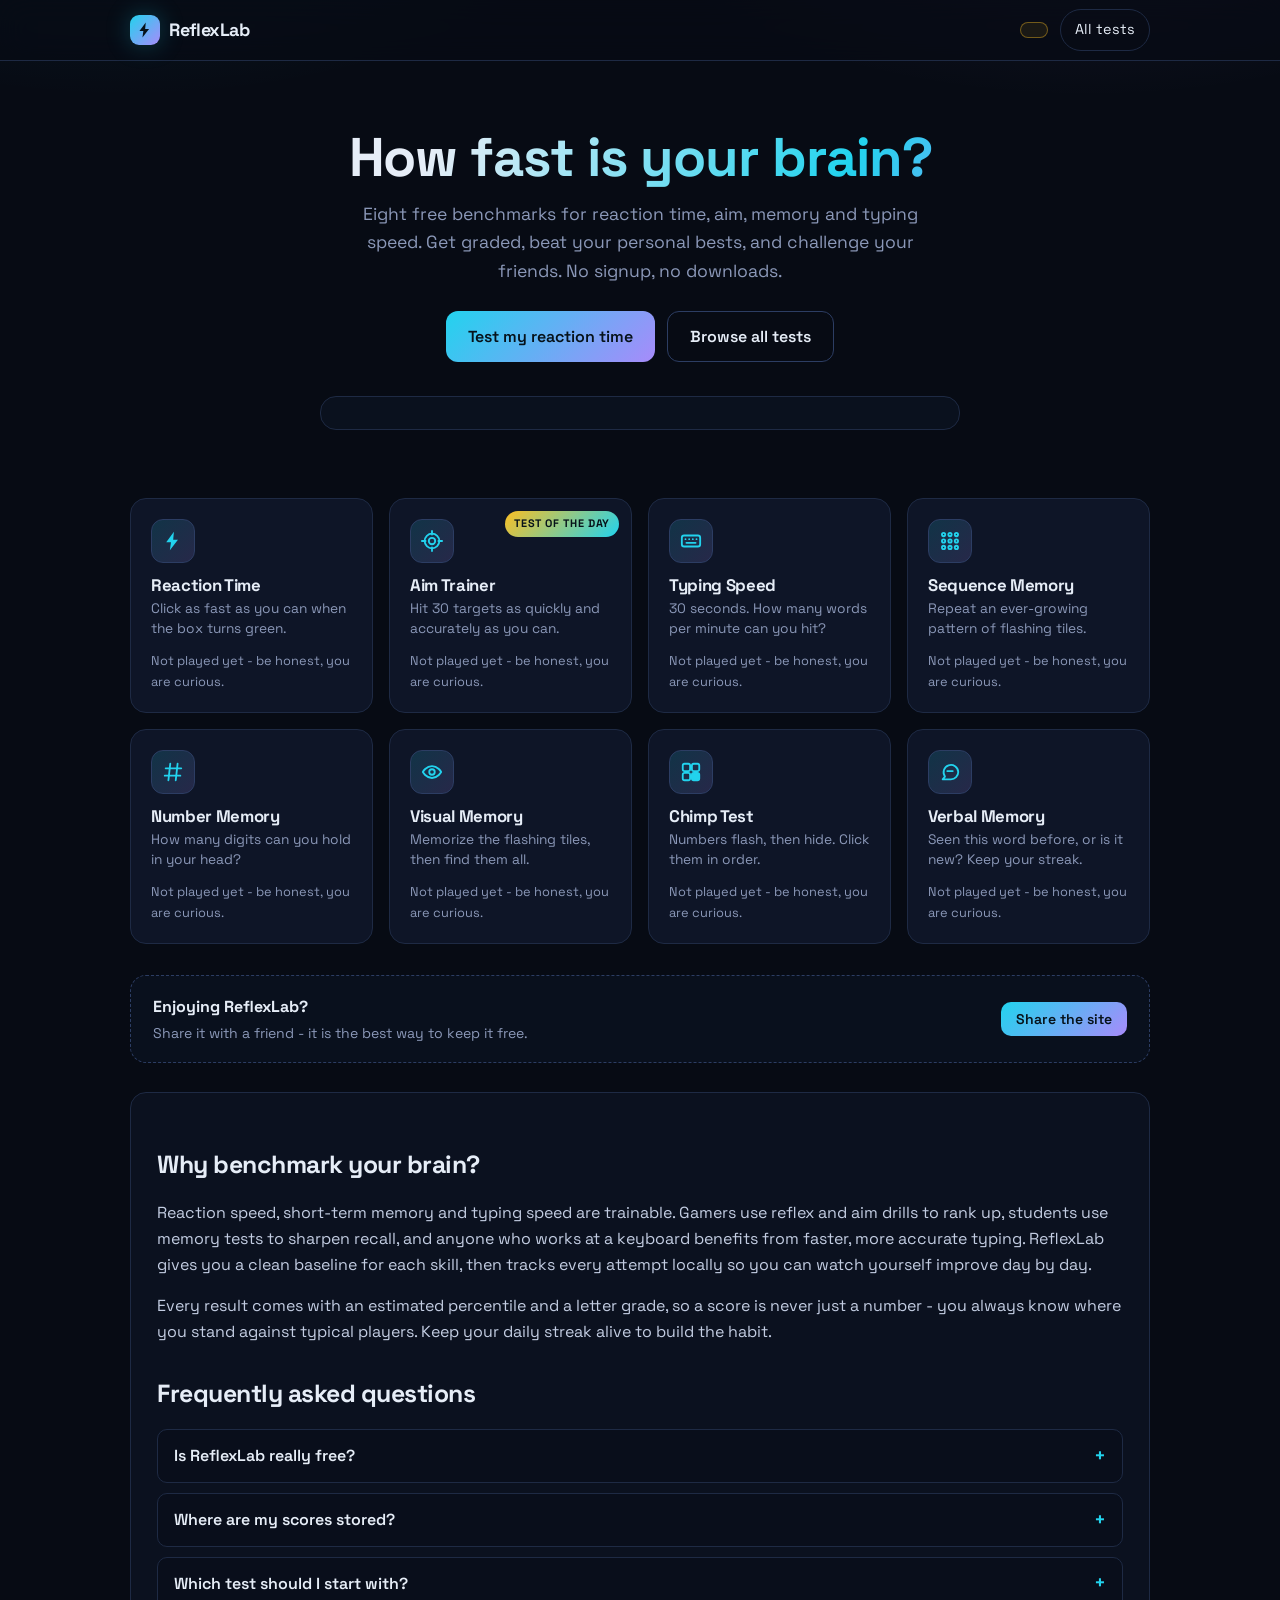
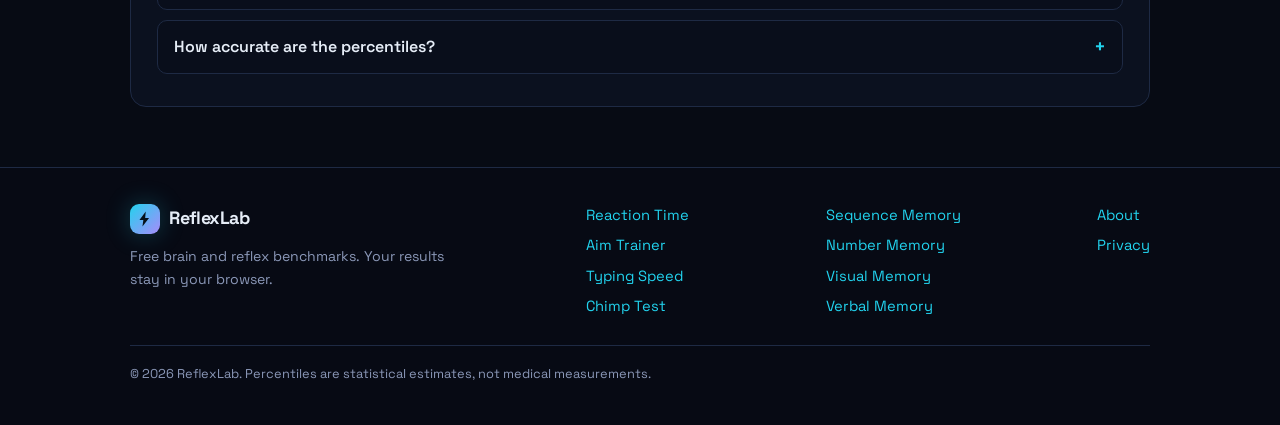
==== index.html @ 56befea8 "Launch ReflexLab: free reaction, memory, and typing benchmarks. Static site with eight tests, local " ====
<!doctype html>
<html lang="en">
<head>
  <meta charset="utf-8">
  <meta name="viewport" content="width=device-width, initial-scale=1">
  <title>ReflexLab - Free Reaction Time, Memory &amp; Typing Speed Tests</title>
  <meta name="description" content="Test your reaction time, aim, memory and typing speed with 8 free brain benchmarks. Get graded, track personal bests, and challenge your friends. No signup.">
  <meta property="og:title" content="ReflexLab - How fast is your brain?">
  <meta property="og:description" content="8 free tests for reaction time, aim, memory and typing speed. Get graded and challenge your friends.">
  <meta property="og:type" content="website">
  <meta property="og:site_name" content="ReflexLab">
  <meta name="twitter:card" content="summary">
  <meta name="theme-color" content="#070b14">
  <link rel="icon" href="data:image/svg+xml,%3Csvg xmlns='http://www.w3.org/2000/svg' viewBox='0 0 24 24'%3E%3Crect width='24' height='24' rx='6' fill='%230b1120'/%3E%3Cpath d='M13 2 4.6 13.4h5.2L8.6 22l8.8-11.4h-5.2L13 2z' fill='%2322d3ee'/%3E%3C/svg%3E">
  <link rel="preconnect" href="https://fonts.googleapis.com">
  <link rel="preconnect" href="https://fonts.gstatic.com" crossorigin>
  <link href="https://fonts.googleapis.com/css2?family=Space+Grotesk:wght@400;500;600;700&amp;display=swap" rel="stylesheet">
  <link rel="stylesheet" href="css/site.css">
  <script type="application/ld+json">
  {
    "@context": "https://schema.org",
    "@type": "WebSite",
    "name": "ReflexLab",
    "description": "Free reaction time, memory, aim and typing speed tests."
  }
  </script>
</head>
<body data-root="">
  <header class="site-header">
    <div class="container header-in">
      <a class="brand" href="./">
        <span class="logo"><svg viewBox="0 0 24 24" width="18" height="18" fill="currentColor" aria-hidden="true"><path d="M13 2 4.6 13.4h5.2L8.6 22l8.8-11.4h-5.2L13 2z"/></svg></span>
        ReflexLab
      </a>
      <nav class="nav">
        <span class="streak-pill" id="streakPill" hidden></span>
        <details class="nav-drop">
          <summary>All tests</summary>
          <div class="menu">
            <a href="reaction-time/">Reaction Time</a>
            <a href="aim-trainer/">Aim Trainer</a>
            <a href="typing-test/">Typing Speed</a>
            <a href="sequence-memory/">Sequence Memory</a>
            <a href="number-memory/">Number Memory</a>
            <a href="visual-memory/">Visual Memory</a>
            <a href="chimp-test/">Chimp Test</a>
            <a href="verbal-memory/">Verbal Memory</a>
          </div>
        </details>
      </nav>
    </div>
  </header>

  <main class="container">
    <section class="hero">
      <h1>How fast is your brain?</h1>
      <p>Eight free benchmarks for reaction time, aim, memory and typing speed. Get graded, beat your personal bests, and challenge your friends. No signup, no downloads.</p>
      <div class="hero-cta">
        <a class="btn" href="reaction-time/">Test my reaction time</a>
        <a class="btn btn-ghost" href="#tests">Browse all tests</a>
      </div>
      <div class="stats-strip" id="statsStrip" hidden></div>
    </section>

    <section id="tests">
      <div class="tests-grid" id="testsGrid"></div>
    </section>

    <div class="ad-slot" data-ad="display"></div>

    <section class="card-soft content">
      <h2>Why benchmark your brain?</h2>
      <p>Reaction speed, short-term memory and typing speed are trainable. Gamers use reflex and aim drills to rank up, students use memory tests to sharpen recall, and anyone who works at a keyboard benefits from faster, more accurate typing. ReflexLab gives you a clean baseline for each skill, then tracks every attempt locally so you can watch yourself improve day by day.</p>
      <p>Every result comes with an estimated percentile and a letter grade, so a score is never just a number - you always know where you stand against typical players. Keep your daily streak alive to build the habit.</p>

      <h2>Frequently asked questions</h2>
      <div class="faq">
        <details>
          <summary>Is ReflexLab really free?</summary>
          <p>Yes. Every test is free, unlimited, and works on desktop and mobile. There is no account, no paywall and no install.</p>
        </details>
        <details>
          <summary>Where are my scores stored?</summary>
          <p>All results are stored locally in your browser (localStorage). Nothing is uploaded to a server, which also means your history will not follow you across devices.</p>
        </details>
        <details>
          <summary>Which test should I start with?</summary>
          <p>Reaction Time is the classic starting point - it takes under a minute. After that, try the Chimp Test if you want to be humbled by working memory, or the Typing Test if you live at a keyboard.</p>
        </details>
        <details>
          <summary>How accurate are the percentiles?</summary>
          <p>Percentiles are statistical estimates based on typical player distributions for tests of this kind. They are great for tracking progress and bragging rights, but they are not a clinical measurement.</p>
        </details>
      </div>
    </section>
  </main>

  <footer class="site-footer">
    <div class="container">
      <div class="foot-in">
        <div class="foot-brand">
          <a class="brand" href="./">
            <span class="logo"><svg viewBox="0 0 24 24" width="18" height="18" fill="currentColor" aria-hidden="true"><path d="M13 2 4.6 13.4h5.2L8.6 22l8.8-11.4h-5.2L13 2z"/></svg></span>
            ReflexLab
          </a>
          <p>Free brain and reflex benchmarks. Your results stay in your browser.</p>
        </div>
        <nav>
          <a href="reaction-time/">Reaction Time</a>
          <a href="aim-trainer/">Aim Trainer</a>
          <a href="typing-test/">Typing Speed</a>
          <a href="chimp-test/">Chimp Test</a>
        </nav>
        <nav>
          <a href="sequence-memory/">Sequence Memory</a>
          <a href="number-memory/">Number Memory</a>
          <a href="visual-memory/">Visual Memory</a>
          <a href="verbal-memory/">Verbal Memory</a>
        </nav>
        <nav>
          <a href="about/">About</a>
          <a href="privacy/">Privacy</a>
        </nav>
      </div>
      <p class="tiny foot-bottom">&copy; <span class="js-year"></span> ReflexLab. Percentiles are statistical estimates, not medical measurements.</p>
    </div>
  </footer>

  <noscript><p style="text-align:center;padding:20px">ReflexLab needs JavaScript to run its tests.</p></noscript>
  <script src="js/config.js"></script>
  <script src="js/core.js"></script>
  <script src="js/home.js"></script>
</body>
</html>
---- css/site.css ----
/* ============================================================
   ReflexLab — shared stylesheet
   Dark "neon lab" theme. No frameworks, no build step.
   ============================================================ */

:root {
  --bg: #070b14;
  --bg-2: #0b1120;
  --card: rgba(17, 26, 46, 0.72);
  --card-solid: #101a2e;
  --border: #1e2a44;
  --border-bright: #2c3d63;
  --text: #e6edf7;
  --muted: #8b98b8;
  --accent: #22d3ee;
  --accent-2: #a78bfa;
  --good: #34d399;
  --bad: #f87171;
  --warn: #fbbf24;
  --radius: 16px;
  --radius-sm: 10px;
  --shadow: 0 10px 40px rgba(0, 0, 0, 0.45);
  --glow: 0 0 24px rgba(34, 211, 238, 0.25);
  --font: "Space Grotesk", system-ui, -apple-system, "Segoe UI", Roboto, sans-serif;
}

* { box-sizing: border-box; }

html { scroll-behavior: smooth; }

body {
  margin: 0;
  font-family: var(--font);
  color: var(--text);
  background:
    radial-gradient(900px 500px at 85% -10%, rgba(167, 139, 250, 0.14), transparent 60%),
    radial-gradient(900px 500px at 10% -10%, rgba(34, 211, 238, 0.12), transparent 60%),
    var(--bg);
  min-height: 100vh;
  line-height: 1.6;
  -webkit-font-smoothing: antialiased;
}

img, svg { vertical-align: middle; }

a { color: var(--accent); text-decoration: none; }
a:hover { text-decoration: underline; }

h1, h2, h3 { line-height: 1.2; letter-spacing: -0.02em; }
h1 { font-size: clamp(1.7rem, 4.5vw, 2.5rem); margin: 0.2em 0; }
h2 { font-size: clamp(1.2rem, 3vw, 1.55rem); }

.container { max-width: 1060px; margin: 0 auto; padding: 0 20px; }

.tiny { font-size: 0.8rem; color: var(--muted); }
.muted { color: var(--muted); }

::selection { background: rgba(34, 211, 238, 0.35); }

/* ---------------- Header ---------------- */

.site-header {
  position: sticky;
  top: 0;
  z-index: 50;
  backdrop-filter: blur(14px);
  -webkit-backdrop-filter: blur(14px);
  background: rgba(7, 11, 20, 0.75);
  border-bottom: 1px solid var(--border);
}

.header-in {
  display: flex;
  align-items: center;
  justify-content: space-between;
  gap: 12px;
  height: 60px;
}

.brand {
  display: inline-flex;
  align-items: center;
  gap: 9px;
  font-weight: 700;
  font-size: 1.12rem;
  color: var(--text);
  letter-spacing: -0.02em;
}
.brand:hover { text-decoration: none; }

.brand .logo {
  width: 30px;
  height: 30px;
  display: grid;
  place-items: center;
  border-radius: 9px;
  background: linear-gradient(135deg, var(--accent), var(--accent-2));
  box-shadow: var(--glow);
  color: #06121a;
}

.nav { display: flex; align-items: center; gap: 12px; }

.nav-drop { position: relative; }
.nav-drop summary {
  list-style: none;
  cursor: pointer;
  padding: 8px 14px;
  border: 1px solid var(--border);
  border-radius: 999px;
  font-size: 0.9rem;
  color: var(--text);
  user-select: none;
  transition: border-color 0.15s, background 0.15s;
}
.nav-drop summary::-webkit-details-marker { display: none; }
.nav-drop summary:hover { border-color: var(--border-bright); background: rgba(34, 211, 238, 0.06); }
.nav-drop[open] summary { border-color: var(--accent); }

.nav-drop .menu {
  position: absolute;
  right: 0;
  top: calc(100% + 10px);
  min-width: 230px;
  background: var(--card-solid);
  border: 1px solid var(--border-bright);
  border-radius: var(--radius-sm);
  box-shadow: var(--shadow);
  padding: 8px;
  display: grid;
  gap: 2px;
  z-index: 60;
}
.nav-drop .menu a {
  display: flex;
  align-items: center;
  gap: 10px;
  padding: 9px 12px;
  border-radius: 8px;
  color: var(--text);
  font-size: 0.92rem;
}
.nav-drop .menu a:hover { background: rgba(34, 211, 238, 0.08); text-decoration: none; }
.nav-drop .menu a svg { color: var(--accent); flex: none; }

.streak-pill {
  display: inline-flex;
  align-items: center;
  gap: 6px;
  padding: 7px 13px;
  border-radius: 999px;
  border: 1px solid rgba(251, 191, 36, 0.4);
  background: rgba(251, 191, 36, 0.08);
  color: var(--warn);
  font-size: 0.85rem;
  font-weight: 600;
}
.streak-pill svg { color: var(--warn); }

/* ---------------- Buttons ---------------- */

.btn {
  display: inline-flex;
  align-items: center;
  justify-content: center;
  gap: 8px;
  padding: 12px 22px;
  border-radius: 12px;
  border: none;
  cursor: pointer;
  font-family: var(--font);
  font-size: 1rem;
  font-weight: 600;
  color: #06121a;
  background: linear-gradient(135deg, var(--accent), var(--accent-2));
  transition: transform 0.12s, box-shadow 0.12s, filter 0.12s;
  text-decoration: none;
}
.btn:hover { transform: translateY(-2px); box-shadow: var(--glow); filter: brightness(1.06); text-decoration: none; }
.btn:active { transform: translateY(0); }

.btn-ghost {
  background: transparent;
  color: var(--text);
  border: 1px solid var(--border-bright);
}
.btn-ghost:hover { box-shadow: none; background: rgba(34, 211, 238, 0.07); }

.btn-sm { padding: 8px 15px; font-size: 0.88rem; border-radius: 10px; }

.kbd {
  display: inline-block;
  padding: 1px 7px;
  border: 1px solid var(--border-bright);
  border-bottom-width: 2px;
  border-radius: 6px;
  background: var(--bg-2);
  font-size: 0.82em;
  font-weight: 600;
}

/* ---------------- Cards / layout ---------------- */

.card {
  background: var(--card);
  border: 1px solid var(--border);
  border-radius: var(--radius);
  box-shadow: var(--shadow);
  backdrop-filter: blur(8px);
}

.card-soft {
  background: rgba(16, 26, 46, 0.45);
  border: 1px solid var(--border);
  border-radius: var(--radius);
  padding: 22px 26px;
  margin: 26px 0;
}

.game-head { text-align: center; margin: 30px 0 18px; }
.game-head p { color: var(--muted); max-width: 620px; margin: 6px auto 0; }

.content h2 { margin-top: 1.4em; }
.content p { color: #c3cde2; }

/* ---------------- Game stage ---------------- */

.stage {
  position: relative;
  min-height: clamp(380px, 55vh, 480px);
  border-radius: var(--radius);
  border: 1px solid var(--border);
  background: var(--card);
  box-shadow: var(--shadow);
  display: flex;
  align-items: center;
  justify-content: center;
  flex-direction: column;
  overflow: hidden;
  user-select: none;
  -webkit-user-select: none;
  touch-action: manipulation;
}

.stage-result { user-select: text; -webkit-user-select: text; cursor: default; padding: 26px 18px; }

.stage-center { text-align: center; padding: 24px; max-width: 560px; }
.stage-center h2 { margin: 12px 0 6px; font-size: 1.5rem; }
.stage-center p { color: var(--muted); margin: 0 0 18px; }

.stage-icon {
  width: 64px;
  height: 64px;
  margin: 0 auto;
  display: grid;
  place-items: center;
  border-radius: 18px;
  background: linear-gradient(135deg, rgba(34, 211, 238, 0.18), rgba(167, 139, 250, 0.18));
  border: 1px solid var(--border-bright);
  color: var(--accent);
}
.stage-icon svg { width: 34px; height: 34px; }

.hud {
  display: flex;
  gap: 22px;
  justify-content: center;
  flex-wrap: wrap;
  padding: 13px 16px;
  width: 100%;
  border-bottom: 1px solid var(--border);
  background: rgba(7, 11, 20, 0.4);
  font-size: 0.92rem;
}
.hud b { font-variant-numeric: tabular-nums; color: var(--accent); }
.hud .hud-item { color: var(--muted); }

.lives { display: inline-flex; gap: 5px; align-items: center; }
.lives i {
  width: 11px; height: 11px; border-radius: 50%;
  background: var(--bad);
  box-shadow: 0 0 8px rgba(248, 113, 113, 0.6);
  transition: opacity 0.2s, transform 0.2s;
}
.lives i.off { background: var(--border-bright); box-shadow: none; opacity: 0.5; transform: scale(0.8); }

.round-dots { display: inline-flex; gap: 6px; }
.round-dots i {
  width: 9px; height: 9px; border-radius: 50%;
  background: var(--border-bright);
  transition: background 0.2s, box-shadow 0.2s;
}
.round-dots i.on { background: var(--accent); box-shadow: 0 0 8px rgba(34, 211, 238, 0.7); }

.stage-body { flex: 1; width: 100%; display: flex; align-items: center; justify-content: center; flex-direction: column; padding: 18px; }

/* ---------------- Result card ---------------- */

.result { width: min(560px, 100%); text-align: center; }

.result-top { display: flex; align-items: center; justify-content: center; gap: 20px; flex-wrap: wrap; }

.grade {
  width: 76px; height: 76px; flex: none;
  display: grid; place-items: center;
  border-radius: 20px;
  font-size: 2rem; font-weight: 700;
  border: 1px solid var(--border-bright);
}
.g-splus, .g-s { background: linear-gradient(135deg, var(--accent), var(--accent-2)); color: #06121a; box-shadow: var(--glow); }
.g-a { background: rgba(52, 211, 153, 0.15); color: var(--good); border-color: rgba(52, 211, 153, 0.5); }
.g-b { background: rgba(34, 211, 238, 0.12); color: var(--accent); border-color: rgba(34, 211, 238, 0.45); }
.g-c { background: rgba(251, 191, 36, 0.12); color: var(--warn); border-color: rgba(251, 191, 36, 0.45); }
.g-d { background: rgba(248, 113, 113, 0.12); color: var(--bad); border-color: rgba(248, 113, 113, 0.45); }

.result-main { text-align: left; }
.result-score {
  font-size: clamp(2.4rem, 8vw, 3.4rem);
  font-weight: 700;
  line-height: 1.05;
  font-variant-numeric: tabular-nums;
  letter-spacing: -0.03em;
}
.result-score span { font-size: 0.45em; color: var(--muted); font-weight: 600; margin-left: 4px; }
.result-sub { color: var(--muted); font-size: 0.95rem; margin-top: 4px; }
.result-sub b { color: var(--text); }

.pct-bar {
  height: 8px; border-radius: 99px;
  background: var(--bg-2);
  border: 1px solid var(--border);
  overflow: hidden;
  margin-top: 9px;
}
.pct-bar i {
  display: block; height: 100%;
  background: linear-gradient(90deg, var(--accent), var(--accent-2));
  border-radius: 99px;
  transition: width 0.9s cubic-bezier(0.22, 1, 0.36, 1);
}

.result-meta { margin: 16px 0 4px; color: var(--muted); font-size: 0.9rem; }
.result-meta b { color: var(--text); }

.badge-new {
  display: inline-block;
  padding: 3px 10px;
  margin-left: 8px;
  border-radius: 999px;
  font-size: 0.75rem;
  font-weight: 700;
  color: #06121a;
  background: linear-gradient(135deg, var(--good), var(--accent));
  animation: pop 0.4s cubic-bezier(0.34, 1.56, 0.64, 1);
}

.spark { display: block; margin: 12px auto 0; opacity: 0.95; }

.result-actions { display: flex; gap: 10px; justify-content: center; flex-wrap: wrap; margin-top: 20px; }

.result-note { margin-top: 14px; }

/* Affiliate gear card */
.aff-card {
  margin: 22px auto 0;
  padding: 16px 18px;
  border: 1px solid var(--border);
  border-radius: var(--radius-sm);
  background: rgba(7, 11, 20, 0.45);
  text-align: left;
}
.aff-card h3 { margin: 0 0 10px; font-size: 0.95rem; color: var(--muted); font-weight: 600; }
.aff-item { display: block; padding: 8px 10px; border-radius: 8px; }
.aff-item:hover { background: rgba(34, 211, 238, 0.07); text-decoration: none; }
.aff-item b { color: var(--text); display: block; font-size: 0.94rem; }
.aff-item span { color: var(--muted); font-size: 0.82rem; }
.aff-disclosure { margin: 8px 0 0; font-size: 0.72rem; color: var(--muted); opacity: 0.8; }

/* ---------------- Ad slots ---------------- */

.ad-slot { margin: 28px auto; min-height: 90px; display: flex; align-items: center; justify-content: center; }

.house-ad {
  display: flex;
  align-items: center;
  gap: 16px;
  flex-wrap: wrap;
  justify-content: center;
  width: 100%;
  padding: 18px 22px;
  border-radius: var(--radius);
  border: 1px dashed var(--border-bright);
  background: rgba(16, 26, 46, 0.35);
}
.house-ad .ha-text { flex: 1; min-width: 220px; }
.house-ad b { font-size: 1rem; }
.house-ad p { margin: 2px 0 0; color: var(--muted); font-size: 0.88rem; }

/* ---------------- FAQ ---------------- */

.faq details {
  border: 1px solid var(--border);
  border-radius: var(--radius-sm);
  margin: 10px 0;
  background: rgba(7, 11, 20, 0.35);
}
.faq summary {
  cursor: pointer;
  padding: 13px 16px;
  font-weight: 600;
  list-style: none;
  position: relative;
  padding-right: 40px;
}
.faq summary::-webkit-details-marker { display: none; }
.faq summary::after {
  content: "+";
  position: absolute;
  right: 16px;
  top: 50%;
  transform: translateY(-50%);
  color: var(--accent);
  font-size: 1.2rem;
}
.faq details[open] summary::after { content: "\2212"; }
.faq details p { margin: 0; padding: 0 16px 14px; color: #c3cde2; }

/* ---------------- Footer ---------------- */

.site-footer {
  margin-top: 60px;
  border-top: 1px solid var(--border);
  background: rgba(7, 11, 20, 0.6);
  padding: 36px 0 28px;
}
.foot-in { display: flex; justify-content: space-between; gap: 28px; flex-wrap: wrap; }
.foot-in nav { display: flex; flex-direction: column; gap: 7px; font-size: 0.92rem; }
.foot-brand { max-width: 320px; }
.foot-brand p { color: var(--muted); font-size: 0.88rem; margin: 10px 0 0; }
.foot-bottom { margin-top: 26px; padding-top: 18px; border-top: 1px solid var(--border); }

/* ---------------- Toast ---------------- */

.toast {
  position: fixed;
  left: 50%;
  bottom: 30px;
  transform: translateX(-50%) translateY(20px);
  background: var(--card-solid);
  border: 1px solid var(--accent);
  color: var(--text);
  padding: 11px 20px;
  border-radius: 999px;
  font-size: 0.9rem;
  box-shadow: var(--shadow), var(--glow);
  opacity: 0;
  transition: opacity 0.25s, transform 0.25s;
  z-index: 100;
  pointer-events: none;
}
.toast.show { opacity: 1; transform: translateX(-50%) translateY(0); }

/* ============================================================
   HOME PAGE
   ============================================================ */

.hero { text-align: center; padding: 64px 0 30px; }
.hero h1 {
  font-size: clamp(2.1rem, 6vw, 3.4rem);
  margin: 0 0 10px;
  background: linear-gradient(120deg, var(--text) 30%, var(--accent) 70%, var(--accent-2));
  -webkit-background-clip: text;
  background-clip: text;
  -webkit-text-fill-color: transparent;
}
.hero p { color: var(--muted); font-size: 1.1rem; max-width: 560px; margin: 0 auto 26px; }
.hero-cta { display: flex; gap: 12px; justify-content: center; flex-wrap: wrap; }

.stats-strip {
  display: flex;
  justify-content: center;
  gap: 34px;
  flex-wrap: wrap;
  margin: 34px auto 8px;
  padding: 16px 22px;
  border-radius: var(--radius);
  border: 1px solid var(--border);
  background: rgba(16, 26, 46, 0.4);
  max-width: 640px;
}
.stat { text-align: center; }
.stat b { display: block; font-size: 1.45rem; color: var(--accent); font-variant-numeric: tabular-nums; }
.stat span { color: var(--muted); font-size: 0.82rem; }

.tests-grid {
  display: grid;
  grid-template-columns: repeat(auto-fill, minmax(235px, 1fr));
  gap: 16px;
  margin: 30px 0;
}

.test-card {
  position: relative;
  display: block;
  padding: 20px;
  border-radius: var(--radius);
  border: 1px solid var(--border);
  background: var(--card);
  color: var(--text);
  transition: transform 0.15s, border-color 0.15s, box-shadow 0.15s;
}
.test-card:hover {
  transform: translateY(-4px);
  border-color: var(--accent);
  box-shadow: var(--glow);
  text-decoration: none;
}
.tc-icon {
  width: 44px; height: 44px;
  display: grid; place-items: center;
  border-radius: 12px;
  background: linear-gradient(135deg, rgba(34, 211, 238, 0.16), rgba(167, 139, 250, 0.16));
  border: 1px solid var(--border-bright);
  color: var(--accent);
  margin-bottom: 12px;
}
.test-card h3 { margin: 0 0 4px; font-size: 1.05rem; }
.test-card p { margin: 0; color: var(--muted); font-size: 0.86rem; line-height: 1.45; }
.tc-best {
  margin-top: 12px;
  font-size: 0.8rem;
  color: var(--muted);
  display: flex;
  align-items: center;
  gap: 7px;
}
.tc-best b { color: var(--good); font-variant-numeric: tabular-nums; }

.tod-badge {
  position: absolute;
  top: 12px; right: 12px;
  font-size: 0.68rem;
  font-weight: 700;
  letter-spacing: 0.06em;
  text-transform: uppercase;
  padding: 4px 9px;
  border-radius: 999px;
  color: #06121a;
  background: linear-gradient(135deg, var(--warn), var(--accent));
}

.section-title { text-align: center; margin: 46px 0 6px; }
.section-sub { text-align: center; color: var(--muted); margin: 0 0 8px; }

/* ============================================================
   GAME-SPECIFIC STYLES
   ============================================================ */

/* ---- Reaction time ---- */
.rx-zone { cursor: pointer; width: 100%; flex: 1; display: flex; align-items: center; justify-content: center; transition: background 0.12s; }
.stage.rx-wait { background: linear-gradient(160deg, #7f1d1d, #991b1b); border-color: #b91c1c; }
.stage.rx-go { background: linear-gradient(160deg, #065f46, #059669); border-color: #10b981; }
.stage.rx-early { background: linear-gradient(160deg, #78350f, #92400e); border-color: var(--warn); }
.stage.rx-wait .stage-center p, .stage.rx-go .stage-center p, .stage.rx-early .stage-center p { color: rgba(255, 255, 255, 0.75); }
.rx-big { font-size: clamp(2rem, 7vw, 3rem); font-weight: 700; margin: 8px 0 4px; letter-spacing: -0.02em; }
.rx-ms { font-size: clamp(2.6rem, 9vw, 4rem); font-weight: 700; font-variant-numeric: tabular-nums; }

/* ---- Aim trainer ---- */
.aim-arena { position: relative; width: 100%; flex: 1; cursor: crosshair; touch-action: none; }
.aim-target {
  position: absolute;
  width: 54px; height: 54px;
  border-radius: 50%;
  background: radial-gradient(circle at 35% 30%, #67e8f9, var(--accent) 55%, #0e7490);
  border: 2px solid rgba(255, 255, 255, 0.65);
  box-shadow: 0 0 18px rgba(34, 211, 238, 0.55);
  cursor: crosshair;
  animation: target-in 0.14s cubic-bezier(0.34, 1.56, 0.64, 1);
}
.aim-target::after {
  content: "";
  position: absolute;
  inset: 13px;
  border-radius: 50%;
  border: 2px solid rgba(255, 255, 255, 0.5);
}
@keyframes target-in { from { transform: scale(0.3); opacity: 0.4; } to { transform: scale(1); opacity: 1; } }

/* ---- Sequence memory ---- */
.seq-grid {
  display: grid;
  grid-template-columns: repeat(3, 1fr);
  gap: 10px;
  width: min(340px, 82vw);
}
.seq-tile {
  aspect-ratio: 1;
  border-radius: 14px;
  border: 1px solid var(--border-bright);
  background: var(--bg-2);
  cursor: pointer;
  transition: background 0.1s, transform 0.1s, box-shadow 0.1s;
}
.seq-tile:hover { border-color: var(--accent); }
.seq-tile.lit {
  background: linear-gradient(135deg, var(--accent), var(--accent-2));
  box-shadow: var(--glow);
  transform: scale(1.04);
}
.seq-tile.wrong-flash { background: var(--bad); box-shadow: 0 0 18px rgba(248, 113, 113, 0.6); }

/* ---- Number memory ---- */
.num-display {
  font-size: clamp(2.6rem, 10vw, 4.2rem);
  font-weight: 700;
  letter-spacing: 0.12em;
  font-variant-numeric: tabular-nums;
  margin: 10px 0 24px;
}
.num-bar {
  width: min(320px, 70vw);
  height: 7px;
  border-radius: 99px;
  background: var(--bg-2);
  border: 1px solid var(--border);
  overflow: hidden;
}
.num-bar i { display: block; height: 100%; width: 100%; background: linear-gradient(90deg, var(--accent), var(--accent-2)); }
@keyframes bar-drain { from { width: 100%; } to { width: 0%; } }

.num-input {
  font-family: var(--font);
  font-size: 1.7rem;
  font-weight: 600;
  text-align: center;
  letter-spacing: 0.1em;
  padding: 13px 18px;
  width: min(320px, 76vw);
  border-radius: 12px;
  border: 1px solid var(--border-bright);
  background: var(--bg-2);
  color: var(--text);
  outline: none;
  font-variant-numeric: tabular-nums;
}
.num-input:focus { border-color: var(--accent); box-shadow: var(--glow); }

.num-compare { font-size: 1.5rem; font-variant-numeric: tabular-nums; letter-spacing: 0.14em; margin: 6px 0; word-break: break-all; }
.num-compare .ok { color: var(--good); }
.num-compare .err { color: var(--bad); text-decoration: line-through; }
.num-label { font-size: 0.8rem; color: var(--muted); text-transform: uppercase; letter-spacing: 0.08em; margin-top: 14px; }

/* ---- Visual memory ---- */
.vis-grid {
  display: grid;
  grid-template-columns: repeat(var(--n, 3), 1fr);
  gap: 8px;
  width: min(400px, 86vw);
}
.vis-tile {
  aspect-ratio: 1;
  border-radius: 12px;
  border: 1px solid var(--border-bright);
  background: var(--bg-2);
  cursor: pointer;
  transition: background 0.12s, transform 0.12s;
  perspective: 300px;
}
.vis-tile.show, .vis-tile.hit {
  background: linear-gradient(135deg, var(--accent), var(--accent-2));
  box-shadow: var(--glow);
  animation: flip-in 0.25s;
}
.vis-tile.miss { background: #3f1d2b; border-color: var(--bad); animation: shake 0.3s; }
@keyframes flip-in { from { transform: rotateY(70deg); } to { transform: rotateY(0); } }

/* ---- Typing test ---- */
.type-wrap { width: min(720px, 100%); padding: 0 6px; }
.type-box {
  position: relative;
  height: 10.2rem;
  overflow: hidden;
  border-radius: var(--radius-sm);
  border: 1px solid var(--border);
  background: rgba(7, 11, 20, 0.5);
  padding: 18px 22px;
  cursor: text;
}
.type-box.blurred::after {
  content: "Click here or start typing";
  position: absolute;
  inset: 0;
  display: grid;
  place-items: center;
  background: rgba(7, 11, 20, 0.72);
  backdrop-filter: blur(3px);
  color: var(--muted);
  font-weight: 600;
}
.type-words { font-size: 1.42rem; line-height: 2.2rem; letter-spacing: 0.01em; transition: transform 0.15s; }
.type-words .word { display: inline-block; margin-right: 0.62ch; }
.type-words .char { color: var(--muted); }
.type-words .char.ok { color: var(--text); }
.type-words .char.err { color: var(--bad); text-decoration: underline; }
.type-words .word.active .char.cur { box-shadow: inset -2px 0 0 var(--accent); animation: caret 1s step-end infinite; }
@keyframes caret { 50% { box-shadow: inset -2px 0 0 transparent; } }
.type-input { position: absolute; opacity: 0; pointer-events: none; left: 10px; top: 10px; width: 2px; height: 2px; border: 0; padding: 0; }

/* ---- Chimp test ---- */
.chimp-grid {
  display: grid;
  grid-template-columns: repeat(8, 1fr);
  gap: 7px;
  width: min(560px, 94vw);
}
.chimp-cell {
  aspect-ratio: 1;
  border-radius: 10px;
  border: 1px solid transparent;
  background: transparent;
  display: grid;
  place-items: center;
  font-weight: 700;
  font-size: clamp(0.9rem, 3vw, 1.3rem);
  color: var(--text);
  font-variant-numeric: tabular-nums;
  cursor: default;
}
.chimp-cell.has {
  border-color: var(--accent);
  background: rgba(34, 211, 238, 0.1);
  cursor: pointer;
  transition: transform 0.08s;
}
.chimp-cell.has:hover { transform: scale(1.06); }
.chimp-cell.masked { color: transparent; background: var(--border-bright); border-color: var(--border-bright); }
.chimp-cell.gone { visibility: hidden; }

/* ---- Verbal memory ---- */
.vb-word {
  font-size: clamp(2.2rem, 8vw, 3.4rem);
  font-weight: 700;
  letter-spacing: -0.02em;
  margin: 4px 0 30px;
  min-height: 1.3em;
}
.vb-btns { display: flex; gap: 14px; justify-content: center; flex-wrap: wrap; }
.vb-btns .btn { min-width: 138px; }

/* ---------------- Shared animations ---------------- */

@keyframes pop {
  0% { transform: scale(0.6); opacity: 0; }
  100% { transform: scale(1); opacity: 1; }
}
@keyframes shake {
  0%, 100% { transform: translateX(0); }
  25% { transform: translateX(-6px); }
  75% { transform: translateX(6px); }
}
.shake { animation: shake 0.3s; }

#confetti-canvas { position: fixed; inset: 0; pointer-events: none; z-index: 90; }

/* ---------------- Responsive ---------------- */

@media (max-width: 720px) {
  .header-in { height: 54px; }
  .result-top { gap: 14px; }
  .result-main { text-align: center; }
  .stage { min-height: 360px; }
  .type-words { font-size: 1.18rem; line-height: 1.9rem; }
  .type-box { height: 9rem; }
  .foot-in { flex-direction: column; }
}

@media (prefers-reduced-motion: reduce) {
  * { animation-duration: 0.01ms !important; transition-duration: 0.01ms !important; }
  html { scroll-behavior: auto; }
}
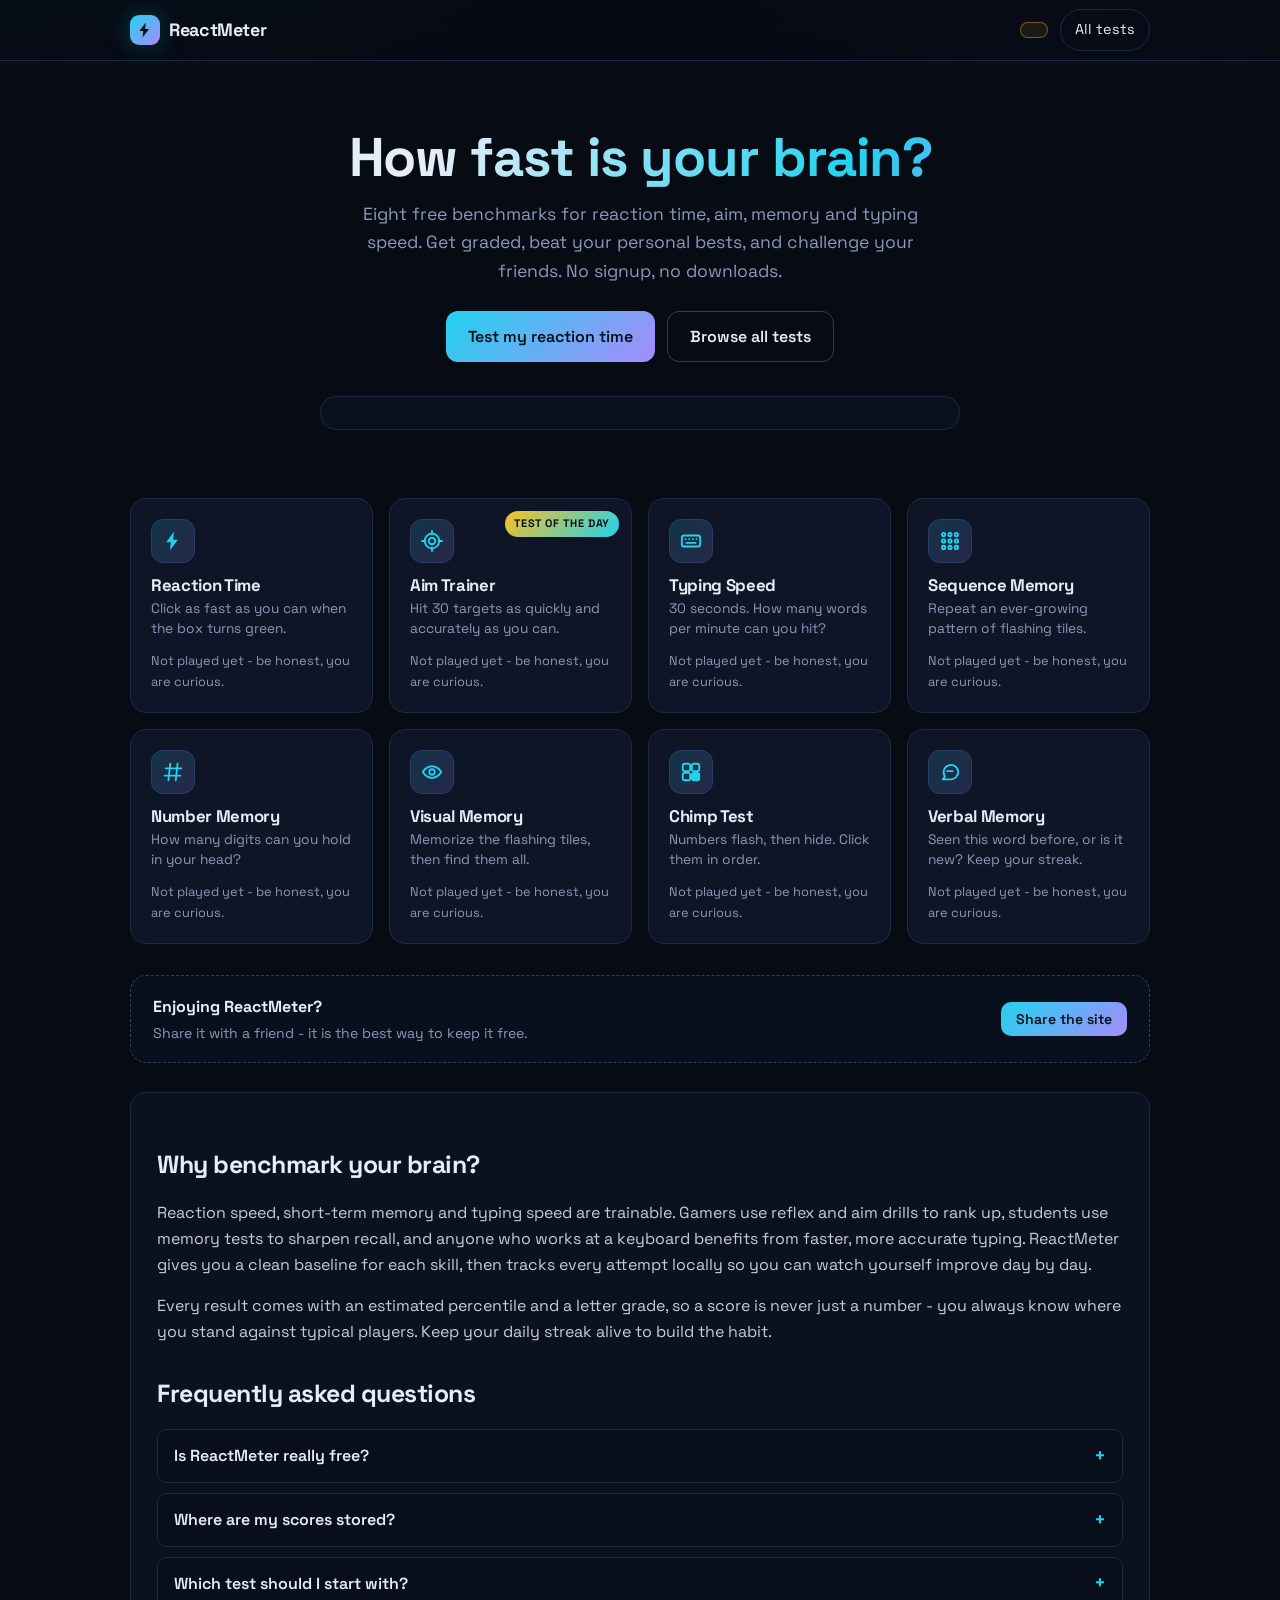
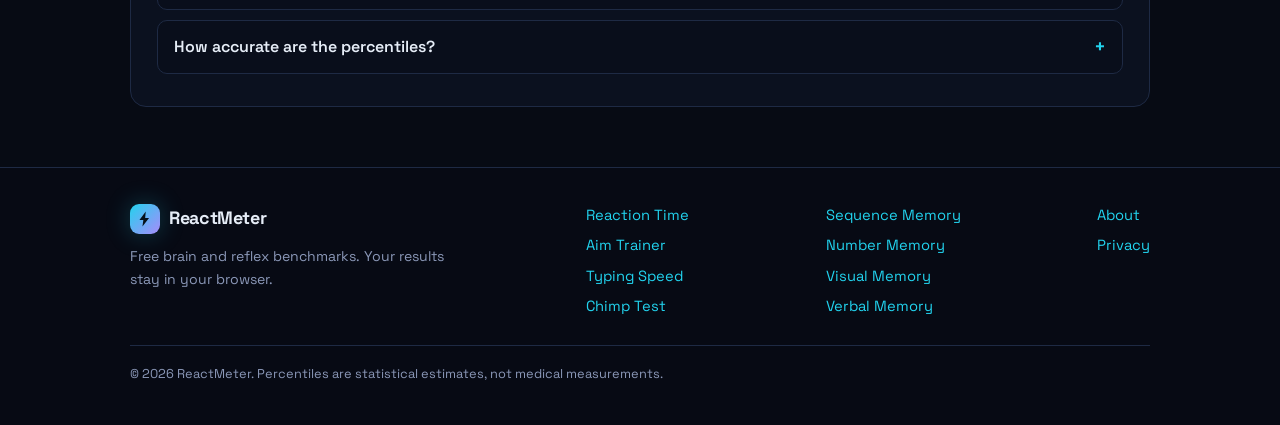
==== commit 8c7be7aa: "Rebrand to ReactMeter and point the site at reactmeter.com. Co-authored-by: Cursor <cursoragent@curs" ====
--- a/index.html
+++ b/index.html
@@ -3,12 +3,12 @@
 <head>
   <meta charset="utf-8">
   <meta name="viewport" content="width=device-width, initial-scale=1">
-  <title>ReflexLab - Free Reaction Time, Memory &amp; Typing Speed Tests</title>
+  <title>ReactMeter - Free Reaction Time, Memory &amp; Typing Speed Tests</title>
   <meta name="description" content="Test your reaction time, aim, memory and typing speed with 8 free brain benchmarks. Get graded, track personal bests, and challenge your friends. No signup.">
-  <meta property="og:title" content="ReflexLab - How fast is your brain?">
+  <meta property="og:title" content="ReactMeter - How fast is your brain?">
   <meta property="og:description" content="8 free tests for reaction time, aim, memory and typing speed. Get graded and challenge your friends.">
   <meta property="og:type" content="website">
-  <meta property="og:site_name" content="ReflexLab">
+  <meta property="og:site_name" content="ReactMeter">
   <meta name="twitter:card" content="summary">
   <meta name="theme-color" content="#070b14">
   <link rel="icon" href="data:image/svg+xml,%3Csvg xmlns='http://www.w3.org/2000/svg' viewBox='0 0 24 24'%3E%3Crect width='24' height='24' rx='6' fill='%230b1120'/%3E%3Cpath d='M13 2 4.6 13.4h5.2L8.6 22l8.8-11.4h-5.2L13 2z' fill='%2322d3ee'/%3E%3C/svg%3E">
@@ -20,7 +20,7 @@
   {
     "@context": "https://schema.org",
     "@type": "WebSite",
-    "name": "ReflexLab",
+    "name": "ReactMeter",
     "description": "Free reaction time, memory, aim and typing speed tests."
   }
   </script>
@@ -30,7 +30,7 @@
     <div class="container header-in">
       <a class="brand" href="./">
         <span class="logo"><svg viewBox="0 0 24 24" width="18" height="18" fill="currentColor" aria-hidden="true"><path d="M13 2 4.6 13.4h5.2L8.6 22l8.8-11.4h-5.2L13 2z"/></svg></span>
-        ReflexLab
+        ReactMeter
       </a>
       <nav class="nav">
         <span class="streak-pill" id="streakPill" hidden></span>
@@ -70,13 +70,13 @@
 
     <section class="card-soft content">
       <h2>Why benchmark your brain?</h2>
-      <p>Reaction speed, short-term memory and typing speed are trainable. Gamers use reflex and aim drills to rank up, students use memory tests to sharpen recall, and anyone who works at a keyboard benefits from faster, more accurate typing. ReflexLab gives you a clean baseline for each skill, then tracks every attempt locally so you can watch yourself improve day by day.</p>
+      <p>Reaction speed, short-term memory and typing speed are trainable. Gamers use reflex and aim drills to rank up, students use memory tests to sharpen recall, and anyone who works at a keyboard benefits from faster, more accurate typing. ReactMeter gives you a clean baseline for each skill, then tracks every attempt locally so you can watch yourself improve day by day.</p>
       <p>Every result comes with an estimated percentile and a letter grade, so a score is never just a number - you always know where you stand against typical players. Keep your daily streak alive to build the habit.</p>
 
       <h2>Frequently asked questions</h2>
       <div class="faq">
         <details>
-          <summary>Is ReflexLab really free?</summary>
+          <summary>Is ReactMeter really free?</summary>
           <p>Yes. Every test is free, unlimited, and works on desktop and mobile. There is no account, no paywall and no install.</p>
         </details>
         <details>
@@ -101,7 +101,7 @@
         <div class="foot-brand">
           <a class="brand" href="./">
             <span class="logo"><svg viewBox="0 0 24 24" width="18" height="18" fill="currentColor" aria-hidden="true"><path d="M13 2 4.6 13.4h5.2L8.6 22l8.8-11.4h-5.2L13 2z"/></svg></span>
-            ReflexLab
+            ReactMeter
           </a>
           <p>Free brain and reflex benchmarks. Your results stay in your browser.</p>
         </div>
@@ -122,11 +122,11 @@
           <a href="privacy/">Privacy</a>
         </nav>
       </div>
-      <p class="tiny foot-bottom">&copy; <span class="js-year"></span> ReflexLab. Percentiles are statistical estimates, not medical measurements.</p>
+      <p class="tiny foot-bottom">&copy; <span class="js-year"></span> ReactMeter. Percentiles are statistical estimates, not medical measurements.</p>
     </div>
   </footer>
 
-  <noscript><p style="text-align:center;padding:20px">ReflexLab needs JavaScript to run its tests.</p></noscript>
+  <noscript><p style="text-align:center;padding:20px">ReactMeter needs JavaScript to run its tests.</p></noscript>
   <script src="js/config.js"></script>
   <script src="js/core.js"></script>
   <script src="js/home.js"></script>
--- a/css/site.css
+++ b/css/site.css
@@ -1,5 +1,5 @@
 /* ============================================================
-   ReflexLab — shared stylesheet
+   ReactMeter — shared stylesheet
    Dark "neon lab" theme. No frameworks, no build step.
    ============================================================ */
 
